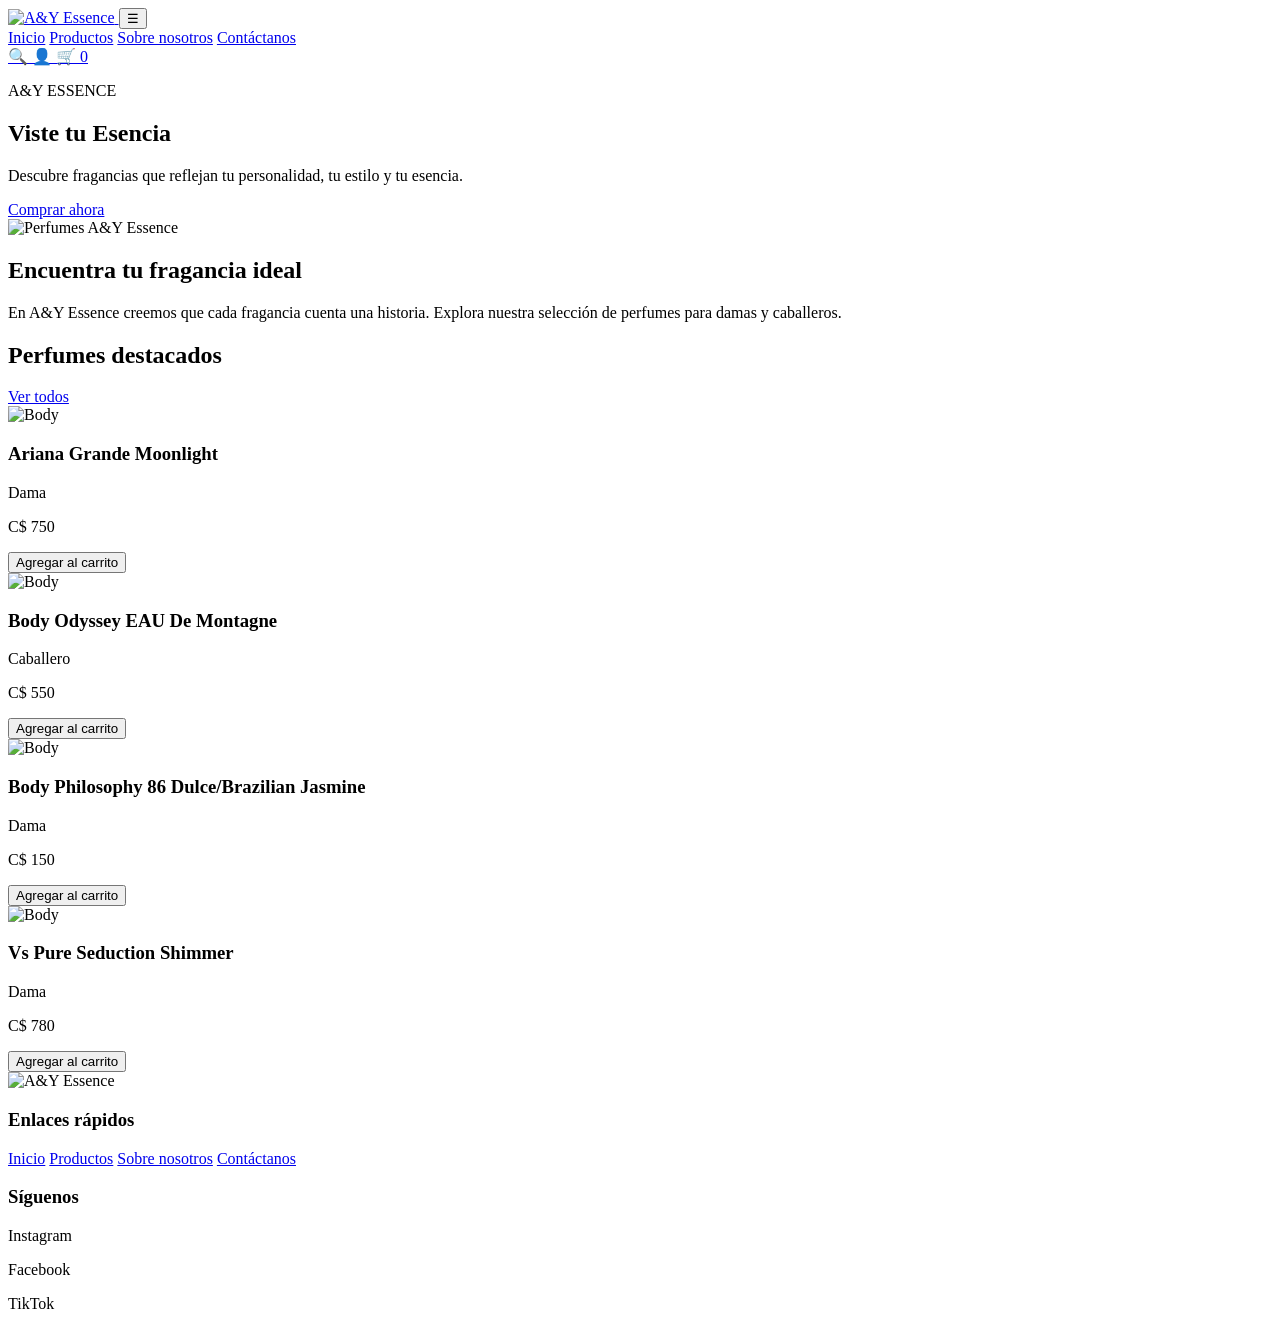
==== index.html @ e2304cf1 "Add files via upload" ====
<!DOCTYPE html>
<html lang="es">

<head>
    <meta charset="UTF-8">
    <meta name="viewport" content="width=device-width, initial-scale=1.0">

    <title>A&Y Essence | Perfumería</title>

    <link rel="stylesheet" href="css/estilos.css">
</head>

<body>

    <header class="header">

        <a href="index.html" class="logo">
            <img src="img/logo.png" alt="A&Y Essence">
        </a>

        <button class="menu-toggle" id="menu-toggle">
            ☰
        </button>

        <nav class="nav" id="nav">

            <a href="index.html" class="activo">Inicio</a>

            <a href="productos.html">Productos</a>

            <a href="nosotros.html">Sobre nosotros</a>

            <a href="contacto.html">Contáctanos</a>

        </nav>

        <div class="iconos">

            <a href="buscar.html" title="Buscar">
                🔍
            </a>

            <a href="cuenta.html" title="Mi cuenta">
                👤
            </a>

            <a href="carrito.html" title="Carrito" class="carrito-icono">
                🛒
                <span id="contador-carrito">0</span>
            </a>

        </div>

    </header>

    <main>

        <section class="hero">

            <div class="hero-contenido">

                <p class="etiqueta">
                    A&Y ESSENCE
                </p>

                <h1>
                    Viste tu <span>Esencia</span>
                </h1>

                <p>
                    Descubre fragancias que reflejan tu personalidad,
                    tu estilo y tu esencia.
                </p>

                <a href="productos.html" class="boton">
                    Comprar ahora
                </a>

            </div>

            <div class="hero-imagen">

                <img
                    src="img/Principal.png"
                    alt="Perfumes A&Y Essence">

            </div>

        </section>


        <section class="presentacion">

            <h2>
                Encuentra tu fragancia ideal
            </h2>

            <p>
                En A&Y Essence creemos que cada fragancia cuenta
                una historia. Explora nuestra selección de perfumes
                para damas y caballeros.
            </p>

        </section>


        <section class="destacados">

            <div class="seccion-titulo">

                <h2>
                    Perfumes destacados
                </h2>

                <a href="productos.html">
                    Ver todos
                </a>

            </div>


            <div class="productos-grid">

                <article class="producto-card">

                    <img
                        src="img/Ariana Moonlight.jpg"
                        alt="Body">

                    <h3>
                        Ariana Grande Moonlight
                    </h3>

                    <p class="categoria">
                        Dama
                    </p>

                    <p class="precio">
                        C$ 750
                    </p>

                    <button
                        class="agregar-carrito"
                        data-nombre="Ariana Grande Moonlight"
                        data-precio="750">

                        Agregar al carrito

                    </button>

                </article>


                <article class="producto-card">

                    <img
                        src="img/Odsyssey EAU.jpg"
                        alt="Body">

                    <h3>
                        Body Odyssey EAU De Montagne
                    </h3>

                    <p class="categoria">
                        Caballero
                    </p>

                    <p class="precio">
                        C$ 550
                    </p>

                    <button
                        class="agregar-carrito"
                        data-nombre="Body Odyssey EAU De Montagne"
                        data-precio="550">

                        Agregar al carrito

                    </button>

                </article>


                <article class="producto-card">

                    <img
                        src="img/Philosophy x86.jpg"
                        alt="Body">

                    <h3>
                        Body Philosophy 86 Dulce/Brazilian Jasmine
                    </h3>

                    <p class="categoria">
                        Dama
                    </p>

                    <p class="precio">
                        C$ 150
                    </p>

                    <button
                        class="agregar-carrito"
                        data-nombre="Body Philosophy x86"
                        data-precio="150">

                        Agregar al carrito

                    </button>

                </article>


                <article class="producto-card">

                    <img
                        src="img/Vs Pure Shimmer.jpg"
                        alt="Body">

                    <h3>
                        Vs Pure Seduction Shimmer
                    </h3>

                    <p class="categoria">
                        Dama
                    </p>

                    <p class="precio">
                        C$ 780
                    </p>

                    <button
                        class="agregar-carrito"
                        data-nombre="Vs Pure Seduction Shimmer"
                        data-precio="780">

                        Agregar al carrito

                    </button>

                </article>

            </div>

        </section>

    </main>


    <footer class="footer">

        <div class="footer-logo">

            <img
                src="img/logo.png"
                alt="A&Y Essence">

        </div>

        <div>

            <h3>
                Enlaces rápidos
            </h3>

            <a href="index.html">Inicio</a>
            <a href="productos.html">Productos</a>
            <a href="nosotros.html">Sobre nosotros</a>
            <a href="contacto.html">Contáctanos</a>

        </div>

        <div>

            <h3>
                Síguenos
            </h3>

            <p>
                Instagram
            </p>

            <p>
                Facebook
            </p>

            <p>
                TikTok
            </p>

        </div>

    </footer>


    <script src="js/script.js"></script>

</body>

</html>
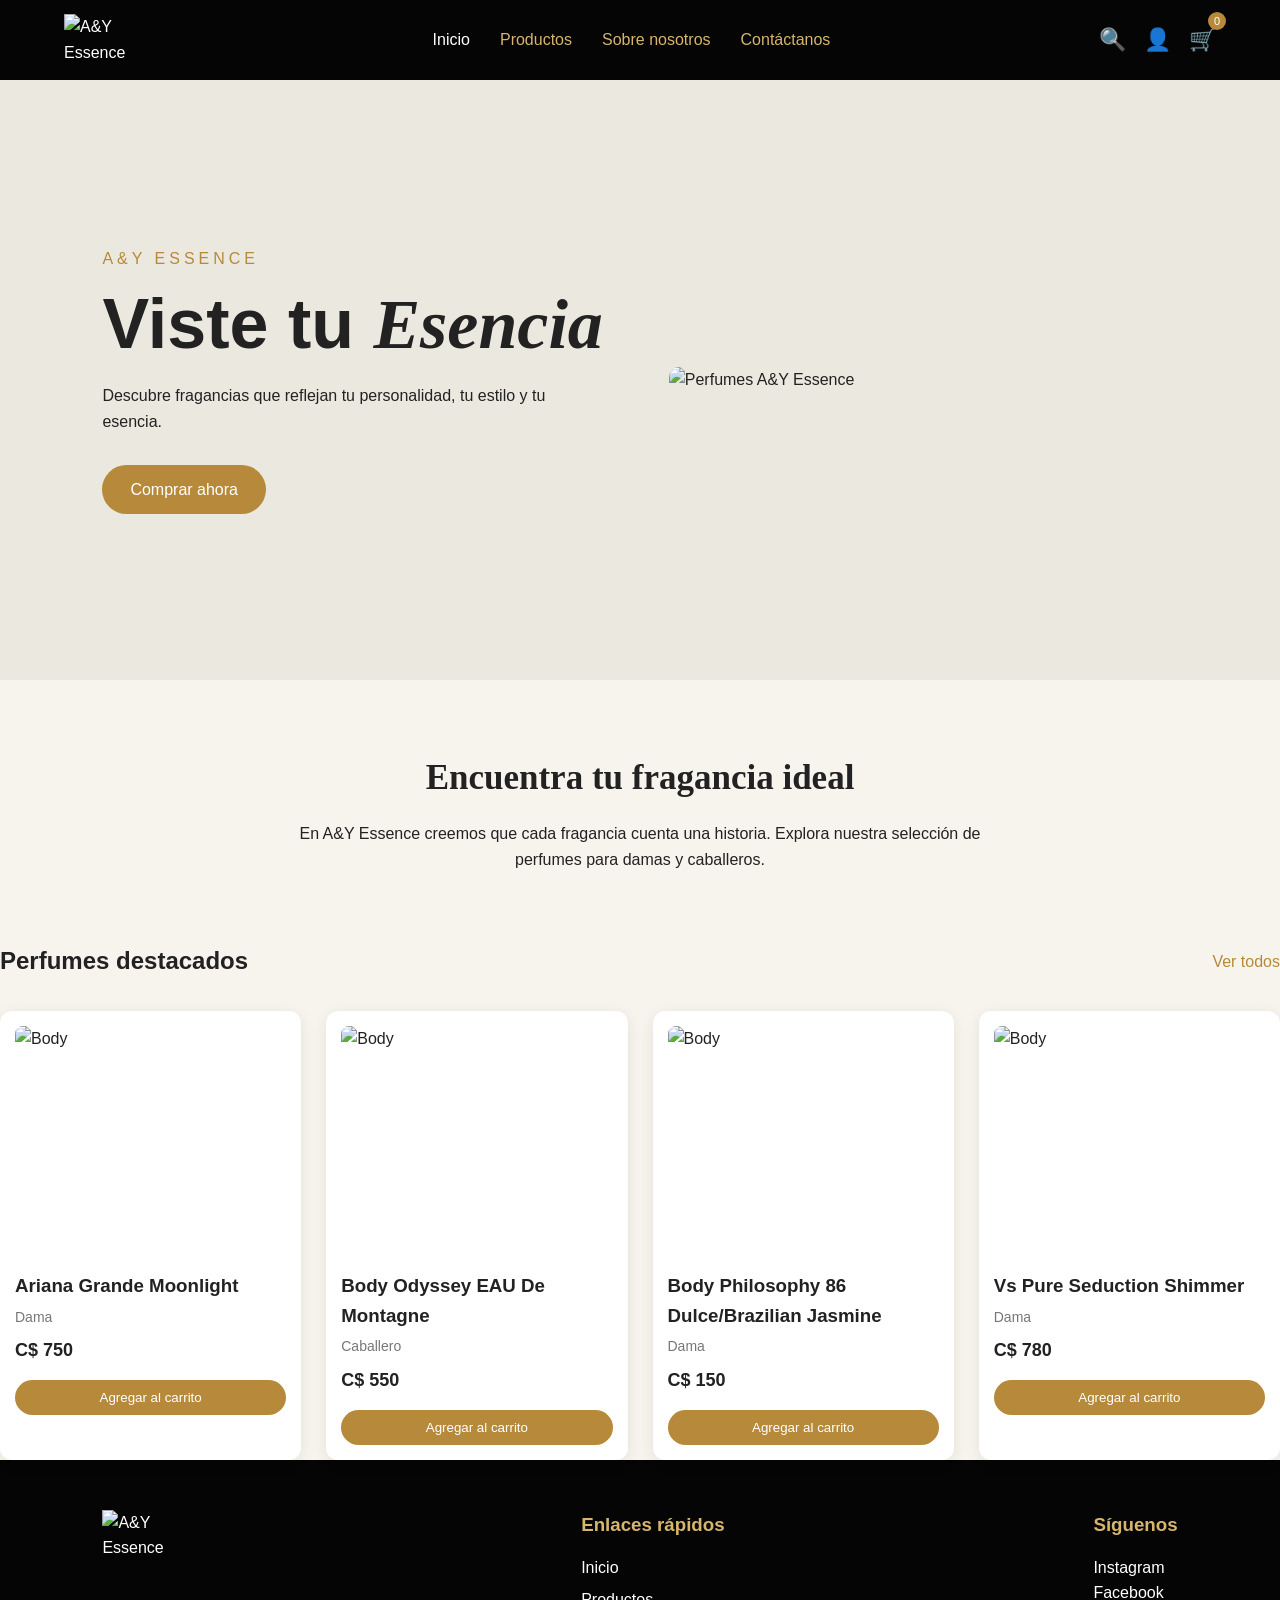
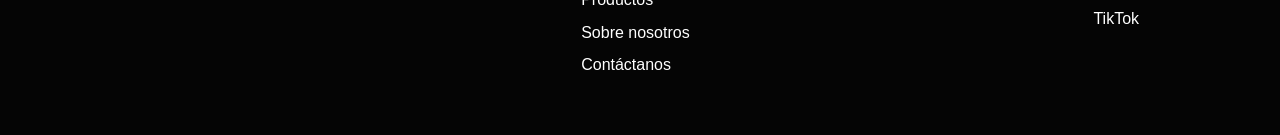
==== commit 472d1bad: "Update index.html" ====
--- a/index.html
+++ b/index.html
@@ -7,7 +7,7 @@
 
     <title>A&Y Essence | Perfumería</title>
 
-    <link rel="stylesheet" href="css/estilos.css">
+    <link rel="stylesheet" href="estilos.css">
 </head>
 
 <body>
@@ -297,4 +297,4 @@
 
 </body>
 
-</html>+</html>
--- a/estilos.css
+++ b/estilos.css
@@ -0,0 +1,1344 @@
+
+* {
+    margin: 0;
+    padding: 0;
+    box-sizing: border-box;
+}
+
+
+html {
+    scroll-behavior: smooth;
+}
+
+
+body {
+    font-family: Arial, sans-serif;
+    background-color: #f7f4ee;
+    color: #222;
+    line-height: 1.6;
+}
+
+
+img {
+    max-width: 100%;
+    display: block;
+}
+
+
+a {
+    text-decoration: none;
+    color: inherit;
+}
+
+
+button {
+    font-family: inherit;
+}
+   
+
+.header {
+    width: 100%;
+    min-height: 80px;
+
+    background-color: #050505;
+    color: white;
+
+    display: flex;
+    align-items: center;
+    justify-content: space-between;
+
+    padding: 10px 5%;
+
+    position: relative;
+}
+
+
+.logo img {
+    width: 100px;
+    height: auto;
+    background: transparent;
+}
+
+
+.nav {
+    display: flex;
+    align-items: center;
+    gap: 30px;
+}
+
+
+.nav a {
+    color: #d8b56d;
+    transition: 0.3s;
+}
+
+
+.nav a:hover,
+.nav a.activo {
+    color: white;
+}
+
+
+.iconos {
+    display: flex;
+    align-items: center;
+    gap: 18px;
+}
+
+
+.iconos a {
+    font-size: 22px;
+    transition: 0.3s;
+}
+
+
+.iconos a:hover {
+    transform: scale(1.15);
+}
+
+
+.carrito-icono {
+    position: relative;
+}
+
+
+#contador-carrito {
+    position: absolute;
+
+    top: -10px;
+    right: -10px;
+
+    background-color: #b68a3a;
+    color: white;
+
+    width: 18px;
+    height: 18px;
+
+    border-radius: 50%;
+
+    font-size: 11px;
+
+    display: flex;
+    align-items: center;
+    justify-content: center;
+}
+
+
+.menu-toggle {
+    display: none;
+
+    background: none;
+    border: none;
+
+    color: white;
+    font-size: 28px;
+
+    cursor: pointer;
+}
+
+
+.boton {
+    display: inline-block;
+
+    background-color: #b68a3a;
+    color: white;
+
+    border: none;
+    border-radius: 25px;
+
+    padding: 12px 28px;
+
+    cursor: pointer;
+
+    transition: 0.3s;
+}
+
+
+.boton:hover {
+    background-color: #8f6a29;
+    transform: translateY(-2px);
+}
+
+
+.boton-secundario {
+    background: transparent;
+
+    border: 1px solid #b68a3a;
+
+    color: #b68a3a;
+
+    padding: 10px 20px;
+
+    border-radius: 20px;
+
+    cursor: pointer;
+}
+
+.hero {
+    min-height: 600px;
+
+    display: flex;
+    align-items: center;
+    justify-content: space-between;
+
+    gap: 40px;
+
+    padding: 60px 8%;
+
+    background-color: #ebe8df;
+}
+
+
+.hero-contenido {
+    flex: 1;
+}
+
+
+.etiqueta {
+    color: #b68a3a;
+
+    letter-spacing: 4px;
+
+    margin-bottom: 15px;
+}
+
+
+.hero h1 {
+    font-size: clamp(40px, 6vw, 70px);
+
+    line-height: 1.1;
+
+    margin-bottom: 20px;
+}
+
+
+.hero h1 span {
+    font-family: Georgia, serif;
+    font-style: italic;
+}
+
+
+.hero-contenido > p:not(.etiqueta) {
+    max-width: 500px;
+
+    margin-bottom: 30px;
+}
+
+
+.hero-imagen {
+    flex: 1;
+
+    display: flex;
+    justify-content: center;
+}
+
+
+.hero-imagen img {
+    width: 500px;
+    max-height: 450px;
+
+    object-fit: cover;
+
+    border-radius: 10px;
+}
+
+.presentacion {
+    text-align: center;
+
+    padding: 70px 10%;
+}
+
+
+.presentacion h2 {
+    font-family: Georgia, serif;
+
+    font-size: 35px;
+
+    margin-bottom: 15px;
+}
+
+
+.presentacion p {
+    max-width: 700px;
+
+    margin: auto;
+}
+
+
+.seccion-titulo {
+    display: flex;
+
+    justify-content: space-between;
+    align-items: center;
+
+    margin-bottom: 30px;
+}
+
+
+.seccion-titulo a {
+    color: #b68a3a;
+}
+
+
+.productos-grid {
+    display: flex;
+
+    flex-wrap: wrap;
+
+    gap: 25px;
+}
+
+
+.producto-card {
+    background-color: white;
+
+    border-radius: 12px;
+
+    padding: 15px;
+
+    flex: 1 1 220px;
+
+    box-shadow: 0 3px 15px rgba(0, 0, 0, 0.08);
+
+    transition: 0.3s;
+}
+
+
+.producto-card:hover {
+    transform: translateY(-5px);
+}
+
+
+.producto-card img {
+    width: 100%;
+
+    height: 230px;
+
+    object-fit: cover;
+
+    border-radius: 8px;
+
+    margin-bottom: 15px;
+}
+
+
+.producto-card h3 {
+    margin-bottom: 5px;
+}
+
+
+.categoria {
+    color: #777;
+
+    font-size: 14px;
+}
+
+
+.precio {
+    font-weight: bold;
+
+    font-size: 18px;
+
+    margin: 8px 0 15px;
+}
+
+
+.agregar-carrito {
+    width: 100%;
+
+    padding: 10px;
+
+    border: none;
+
+    border-radius: 20px;
+
+    background-color: #b68a3a;
+
+    color: white;
+
+    cursor: pointer;
+
+    transition: 0.3s;
+}
+
+
+.agregar-carrito:hover {
+    background-color: #8f6a29;
+}
+
+
+.productos-pagina {
+    padding: 60px 6%;
+}
+
+
+.titulo-pagina {
+    text-align: center;
+
+    margin-bottom: 50px;
+}
+
+
+.titulo-pagina h1 {
+    font-family: Georgia, serif;
+
+    font-size: 42px;
+}
+
+
+.catalogo {
+    display: flex;
+
+    align-items: flex-start;
+
+    gap: 40px;
+}
+
+
+.filtros {
+    flex: 0 0 220px;
+
+    background-color: white;
+
+    padding: 25px;
+
+    border-radius: 10px;
+
+    position: sticky;
+
+    top: 20px;
+}
+
+
+.filtros h2 {
+    margin-bottom: 25px;
+}
+
+
+.filtro-grupo {
+    margin-bottom: 30px;
+}
+
+
+.filtro-grupo h3 {
+    margin-bottom: 15px;
+}
+
+
+.filtro-btn,
+.orden-btn {
+    width: 100%;
+
+    text-align: left;
+
+    padding: 10px;
+
+    margin-bottom: 8px;
+
+    border: none;
+
+    background-color: #f4f1ea;
+
+    border-radius: 5px;
+
+    cursor: pointer;
+}
+
+
+.filtro-btn:hover,
+.orden-btn:hover {
+    background-color: #d8b56d;
+
+    color: white;
+}
+
+
+.catalogo-productos {
+    flex: 1;
+}
+
+
+.catalogo-encabezado {
+    margin-bottom: 25px;
+}
+
+
+.producto.oculto {
+    display: none;
+}
+
+
+.sobre-nosotros {
+    min-height: 650px;
+
+    padding: 70px 8%;
+
+    display: flex;
+
+    align-items: center;
+
+    gap: 60px;
+}
+
+
+.sobre-imagen {
+    flex: 1;
+}
+
+
+.sobre-imagen img {
+    width: 100%;
+
+    max-height: 550px;
+
+    object-fit: cover;
+
+    border-radius: 10px;
+}
+
+
+.sobre-texto {
+    flex: 1;
+}
+
+
+.logo-sobre {
+    width: 120px;
+    background: transparent;
+    margin-bottom: 40px;
+}
+
+
+.sobre-texto h1 {
+    font-family: Georgia, serif;
+
+    font-size: 42px;
+
+    margin-bottom: 20px;
+}
+
+
+.sobre-texto h2 {
+    color: #b68a3a;
+
+    margin-top: 30px;
+
+    margin-bottom: 10px;
+}
+
+
+.contacto {
+    padding: 70px 8%;
+
+    display: flex;
+
+    gap: 60px;
+
+    align-items: flex-start;
+}
+
+
+.contacto-info,
+.formulario-contacto {
+    flex: 1;
+}
+
+
+.logo-contacto {
+    width: 140px;
+
+    margin-bottom: 25px;
+}
+
+
+.contacto-dato {
+    margin-top: 20px;
+}
+
+
+.contacto-dato strong {
+    color: #b68a3a;
+}
+
+
+.formulario-contacto {
+    background-color: white;
+
+    padding: 35px;
+
+    border-radius: 12px;
+
+    box-shadow: 0 3px 15px rgba(0, 0, 0, 0.08);
+}
+
+
+.formulario-contacto h2 {
+    margin-bottom: 25px;
+}
+
+
+.formulario-contacto label {
+    display: block;
+
+    margin-top: 15px;
+
+    margin-bottom: 5px;
+}
+
+
+.formulario-contacto input,
+.formulario-contacto textarea {
+    width: 100%;
+
+    padding: 12px;
+
+    border: 1px solid #ddd;
+
+    border-radius: 5px;
+
+    resize: vertical;
+}
+
+
+.formulario-contacto .boton {
+    margin-top: 20px;
+}
+
+
+.busqueda {
+    max-width: 900px;
+
+    margin: auto;
+
+    padding: 80px 5%;
+
+    text-align: center;
+}
+
+
+.busqueda h1 {
+    font-family: Georgia, serif;
+
+    font-size: 45px;
+
+    margin-bottom: 30px;
+}
+
+
+.barra-busqueda {
+    display: flex;
+
+    gap: 10px;
+
+    max-width: 700px;
+
+    margin: auto;
+}
+
+
+.barra-busqueda input {
+    flex: 1;
+
+    padding: 14px 18px;
+
+    border: 1px solid #ccc;
+
+    border-radius: 25px;
+}
+
+
+.barra-busqueda button {
+    border: none;
+
+    background-color: #b68a3a;
+
+    color: white;
+
+    padding: 0 25px;
+
+    border-radius: 25px;
+
+    cursor: pointer;
+}
+
+
+.busquedas-populares {
+    margin-top: 50px;
+}
+
+
+.busquedas-populares h2 {
+    margin-bottom: 20px;
+}
+
+
+.busqueda-tag {
+    border: 1px solid #b68a3a;
+
+    background: transparent;
+
+    color: #b68a3a;
+
+    border-radius: 20px;
+
+    padding: 8px 18px;
+
+    margin: 5px;
+
+    cursor: pointer;
+}
+
+
+.cuenta {
+    min-height: 700px;
+
+    display: flex;
+
+    justify-content: center;
+
+    align-items: center;
+
+    padding: 50px 5%;
+}
+
+
+.formulario-cuenta {
+    width: 100%;
+
+    max-width: 450px;
+
+    background-color: white;
+
+    padding: 40px;
+
+    border-radius: 12px;
+
+    box-shadow: 0 5px 20px rgba(0, 0, 0, 0.08);
+
+    text-align: center;
+}
+
+
+.formulario-cuenta img {
+    width: 110px;
+
+    margin: auto auto 20px;
+}
+
+
+.formulario-cuenta h1 {
+    font-family: Georgia, serif;
+
+    margin-bottom: 10px;
+}
+
+
+.formulario-cuenta form {
+    text-align: left;
+
+    margin-top: 25px;
+}
+
+
+.formulario-cuenta label {
+    display: block;
+
+    margin-top: 15px;
+
+    margin-bottom: 5px;
+}
+
+
+.formulario-cuenta input {
+    width: 100%;
+
+    padding: 12px;
+
+    border: 1px solid #ddd;
+
+    border-radius: 5px;
+}
+
+
+.formulario-cuenta .boton {
+    width: 100%;
+
+    margin-top: 25px;
+}
+
+
+.oculto {
+    display: none;
+}
+
+
+.carrito-pagina {
+    padding: 70px 8%;
+
+    display: flex;
+
+    align-items: flex-start;
+
+    gap: 40px;
+}
+
+
+.carrito-pagina > h1 {
+    position: absolute;
+
+    margin-top: -10px;
+}
+
+
+.carrito-container {
+    flex: 2;
+
+    background-color: white;
+
+    padding: 30px;
+
+    border-radius: 10px;
+
+    margin-top: 60px;
+}
+
+
+.resumen-carrito {
+    flex: 1;
+
+    background-color: white;
+
+    padding: 30px;
+
+    border-radius: 10px;
+
+    margin-top: 60px;
+
+    position: sticky;
+
+    top: 20px;
+}
+
+
+.resumen-linea,
+.resumen-total {
+    display: flex;
+
+    justify-content: space-between;
+
+    margin: 15px 0;
+}
+
+
+.resumen-total {
+    font-size: 20px;
+}
+
+
+.resumen-carrito .boton {
+    width: 100%;
+
+    margin-top: 20px;
+}
+
+
+.seguir-comprando {
+    display: block;
+
+    text-align: center;
+
+    color: #b68a3a;
+
+    margin-top: 15px;
+}
+
+
+.footer {
+    background-color: #050505;
+
+    color: white;
+
+    padding: 50px 8%;
+
+    display: flex;
+
+    justify-content: space-between;
+
+    gap: 40px;
+
+    flex-wrap: wrap;
+}
+
+
+.footer img {
+    width: 110px;
+}
+
+
+.footer h3 {
+    color: #d8b56d;
+
+    margin-bottom: 15px;
+}
+
+
+.footer a {
+    display: block;
+
+    margin-bottom: 7px;
+}
+
+
+@media (max-width: 900px) {
+
+    .header {
+        padding: 10px 4%;
+    }
+
+
+    .nav {
+        gap: 15px;
+    }
+
+
+    .hero {
+        padding: 50px 5%;
+    }
+
+
+    .catalogo {
+        gap: 20px;
+    }
+
+
+    .filtros {
+        flex-basis: 180px;
+    }
+
+
+    .sobre-nosotros,
+    .contacto {
+        gap: 30px;
+    }
+
+}
+
+@media (max-width: 700px) {
+
+    .header {
+        min-height: 70px;
+    }
+
+
+    .menu-toggle {
+        display: block;
+    }
+
+
+    .nav {
+        display: none;
+
+        position: absolute;
+
+        top: 70px;
+        left: 0;
+
+        width: 100%;
+
+        background-color: #050505;
+
+        flex-direction: column;
+
+        align-items: center;
+
+        padding: 20px;
+
+        z-index: 100;
+    }
+
+
+    .nav.mostrar {
+        display: flex;
+    }
+
+
+    .iconos {
+        gap: 10px;
+    }
+
+
+    .iconos a {
+        font-size: 18px;
+    }
+
+    .hero {
+        flex-direction: column;
+
+        text-align: center;
+
+        padding: 45px 5%;
+    }
+
+
+    .hero-imagen img {
+        max-height: 350px;
+    }
+
+
+    .presentacion {
+        padding: 50px 7%;
+    }
+
+
+    .productos-grid {
+        flex-direction: column;
+    }
+
+
+    .producto-card {
+        flex: 1 1 100%;
+    }
+
+
+    .catalogo {
+        flex-direction: column;
+    }
+
+
+    .filtros {
+        width: 100%;
+
+        position: static;
+    }
+
+    .sobre-nosotros {
+        flex-direction: column;
+
+        padding: 50px 6%;
+    }
+
+
+    .sobre-texto {
+        text-align: center;
+    }
+
+
+    .logo-sobre {
+        margin-left: auto;
+        margin-right: auto;
+    }
+
+
+    .contacto {
+        flex-direction: column;
+
+        padding: 50px 6%;
+    }
+
+
+    .contacto-info,
+    .formulario-contacto {
+        width: 100%;
+    }
+
+
+    .barra-busqueda {
+        flex-direction: column;
+    }
+
+
+    .barra-busqueda button {
+        padding: 12px;
+    }
+
+
+    .carrito-pagina {
+        flex-direction: column;
+
+        padding: 50px 5%;
+    }
+
+
+    .carrito-container,
+    .resumen-carrito {
+        width: 100%;
+
+        margin-top: 20px;
+
+        position: static;
+    }
+
+
+    .footer {
+        flex-direction: column;
+
+        text-align: center;
+
+        align-items: center;
+    }
+
+}
+
+.carrito-acciones {
+
+    display: flex;
+
+    justify-content: flex-end;
+
+    margin-bottom: 20px;
+
+}
+
+
+.item-carrito {
+
+    display: flex;
+
+    align-items: center;
+
+    gap: 20px;
+
+    padding: 20px 0;
+
+    border-bottom: 1px solid #ddd;
+
+}
+
+
+.item-carrito img {
+
+    width: 100px;
+
+    height: 120px;
+
+    object-fit: cover;
+
+    border-radius: 8px;
+
+}
+
+
+.info-carrito {
+
+    flex: 1;
+
+}
+
+
+.info-carrito h3 {
+
+    margin-bottom: 8px;
+
+}
+
+
+.info-carrito p {
+
+    margin-bottom: 8px;
+
+    color: #777;
+
+}
+
+
+.info-carrito strong {
+
+    color: #b68a3a;
+
+}
+
+
+.cantidad-carrito {
+
+    text-align: center;
+
+}
+
+
+.cantidad-carrito > span {
+
+    display: block;
+
+    margin-bottom: 8px;
+
+    font-size: 14px;
+
+    color: #777;
+
+}
+
+
+.cantidad-carrito div {
+
+    display: flex;
+
+    align-items: center;
+
+    gap: 12px;
+
+}
+
+
+.cantidad-btn {
+
+    width: 32px;
+
+    height: 32px;
+
+    border: 1px solid #b68a3a;
+
+    background-color: white;
+
+    color: #b68a3a;
+
+    border-radius: 50%;
+
+    cursor: pointer;
+
+    font-size: 18px;
+
+}
+
+
+.cantidad-btn:hover {
+
+    background-color: #b68a3a;
+
+    color: white;
+
+}
+
+
+.subtotal-producto {
+
+    text-align: right;
+
+    min-width: 120px;
+
+}
+
+
+.subtotal-producto span {
+
+    display: block;
+
+    color: #777;
+
+    font-size: 14px;
+
+    margin-bottom: 8px;
+
+}
+
+
+.subtotal-producto strong {
+
+    font-size: 18px;
+
+}
+
+
+.eliminar-producto {
+
+    border: none;
+
+    background: transparent;
+
+    cursor: pointer;
+
+    font-size: 20px;
+
+    padding: 8px;
+
+}
+
+
+.eliminar-producto:hover {
+
+    transform: scale(1.15);
+
+}
+
+
+.carrito-vacio {
+
+    text-align: center;
+
+    padding: 50px 20px;
+
+}
+
+
+.carrito-vacio h2 {
+
+    margin-bottom: 15px;
+
+}
+
+
+.carrito-vacio p {
+
+    margin-bottom: 20px;
+
+    color: #777;
+
+}
+
+
+@media (max-width: 700px) {
+
+    .item-carrito {
+
+        flex-direction: column;
+
+        align-items: center;
+
+        text-align: center;
+
+    }
+
+
+    .item-carrito img {
+
+        width: 120px;
+
+        height: 140px;
+
+    }
+
+
+    .info-carrito {
+
+        width: 100%;
+
+    }
+
+
+    .cantidad-carrito {
+
+        margin: 10px 0;
+
+    }
+
+
+    .cantidad-carrito div {
+
+        justify-content: center;
+
+    }
+
+
+    .subtotal-producto {
+
+        text-align: center;
+
+    }
+
+
+    .eliminar-producto {
+
+        margin-top: 5px;
+
+    }
+
+}
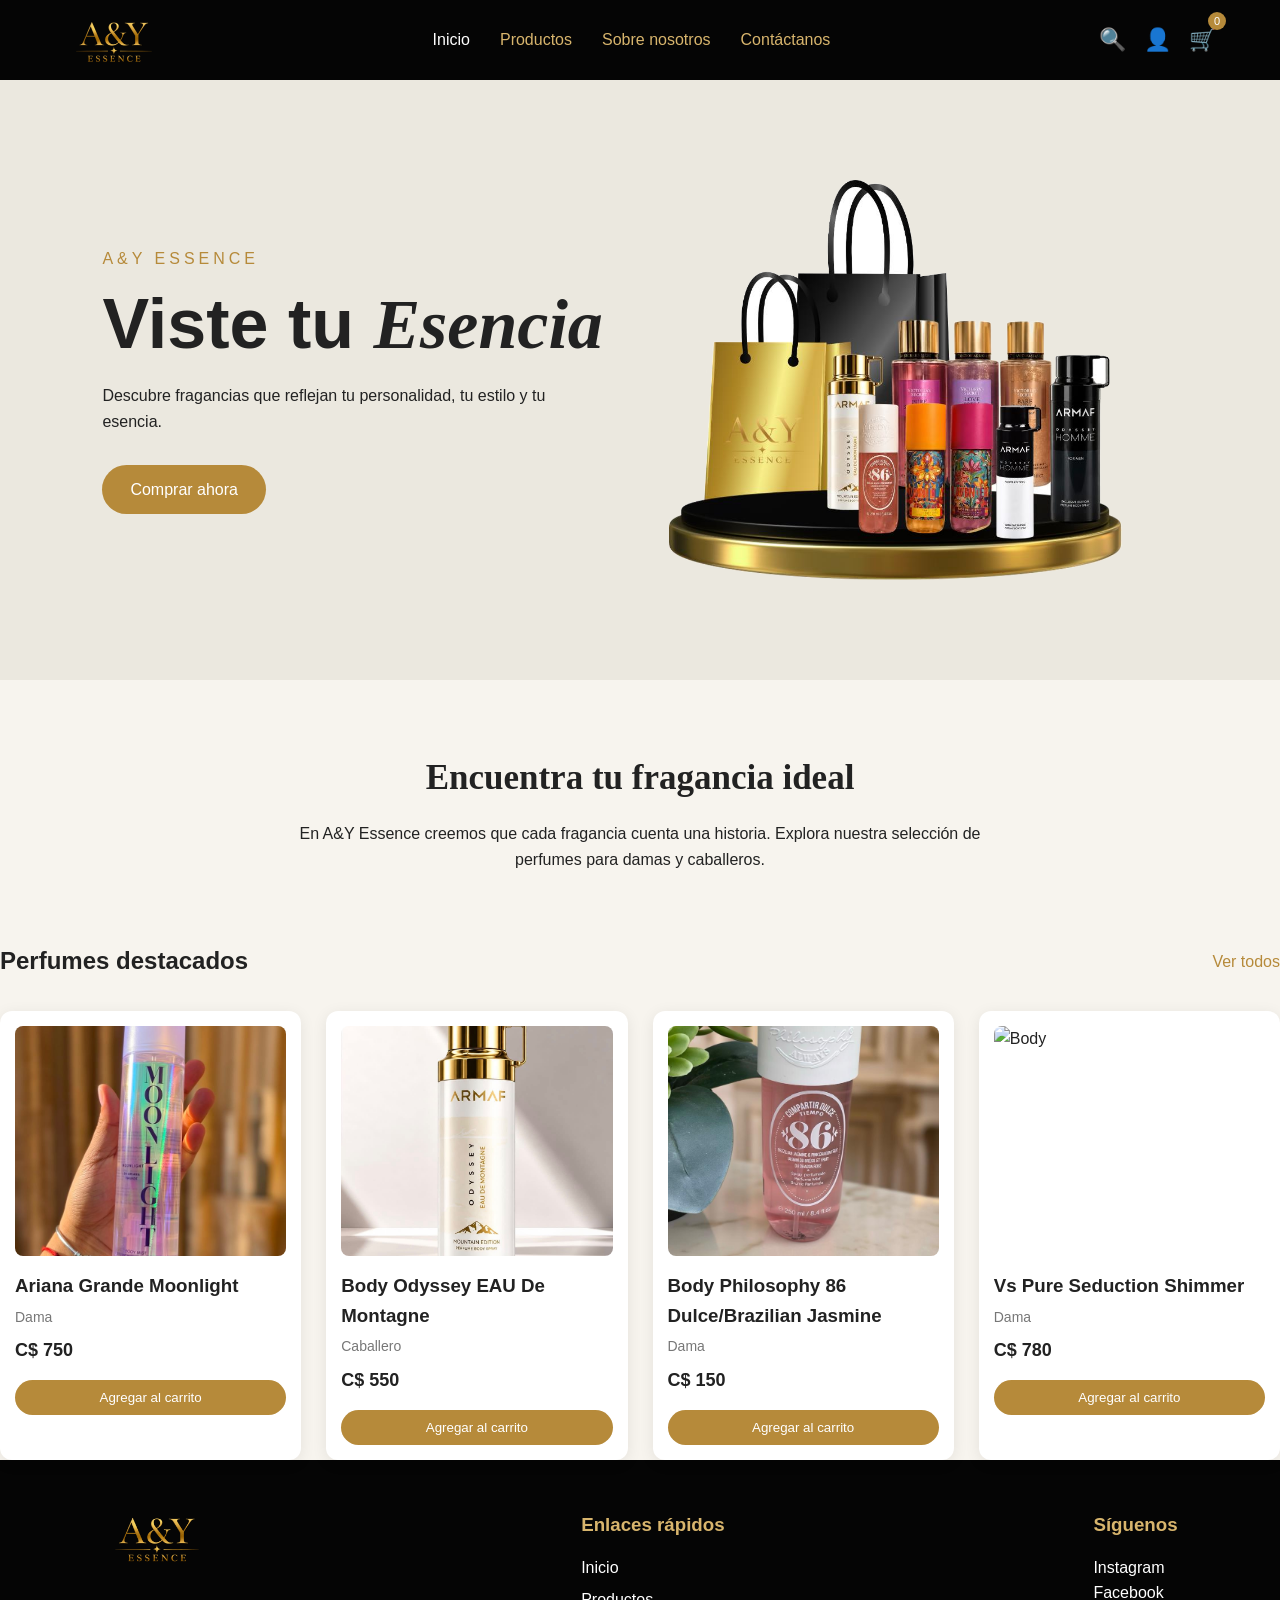
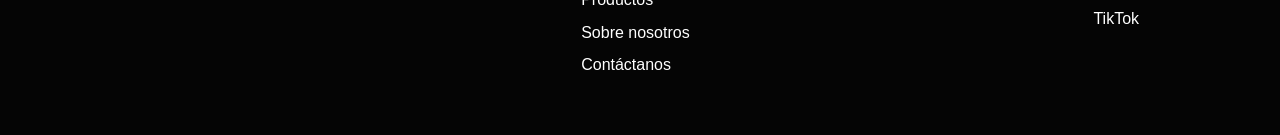
==== commit 7d4759bb: "Update index.html" ====
--- a/index.html
+++ b/index.html
@@ -4,6 +4,8 @@
 <head>
     <meta charset="UTF-8">
     <meta name="viewport" content="width=device-width, initial-scale=1.0">
+    <meta name=<meta name="google-site-verification" content="TU-CODIGO-DE-GOOGLE">
+    
 
     <title>A&Y Essence | Perfumería</title>
 
